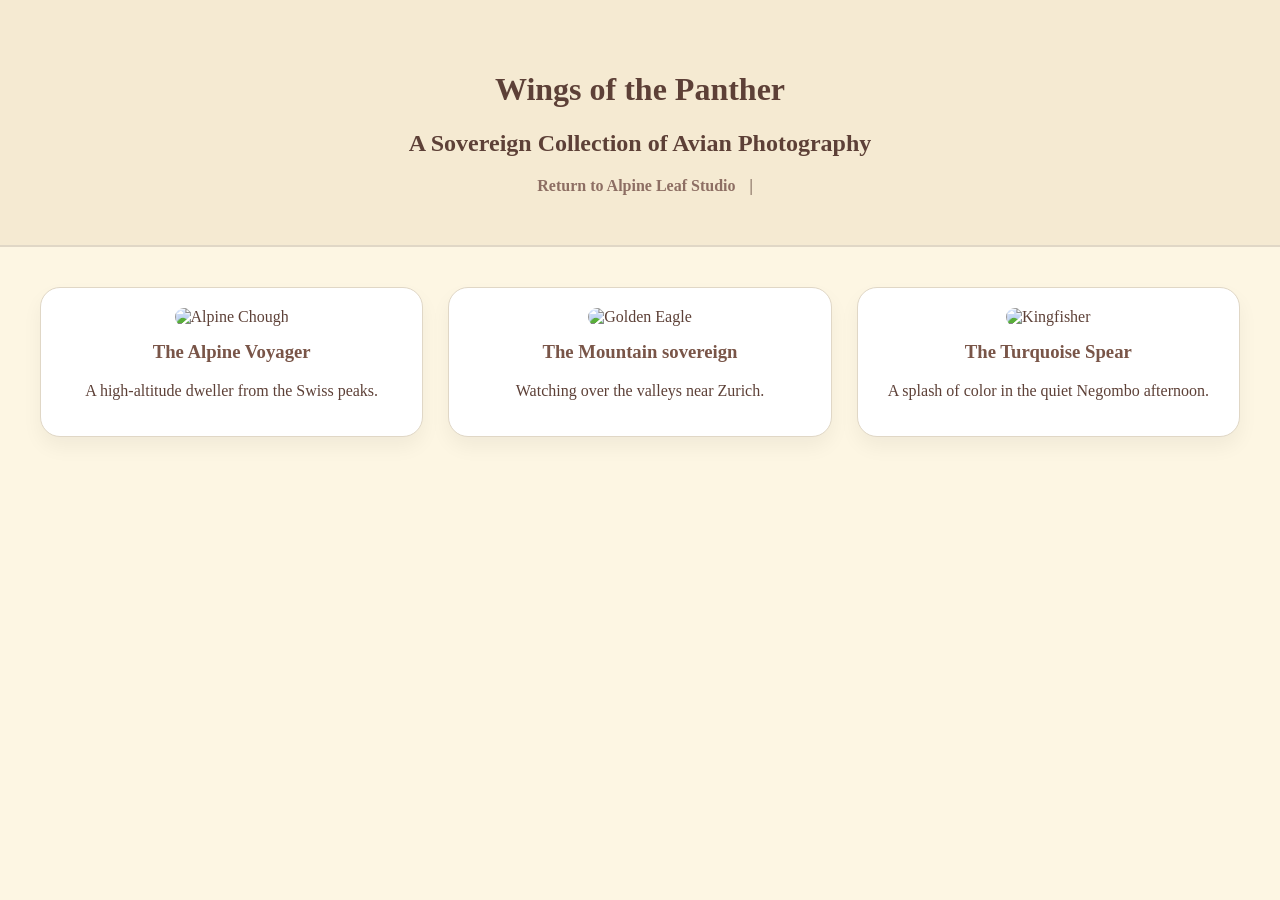
==== bird-index.html @ 8aa92b85 "Add files via upload" ====
<!DOCTYPE html>
<html lang="en">
<head>
    <meta charset="UTF-8">
    <meta name="viewport" content="width=device-width, initial-scale=1.0">
    <title>Wings of the Panther</title>
    <link rel="stylesheet" href="bird-style.css">
</head>
<body>

    <header>
        <h1>Wings of the Panther</h1>
        <h2>A Sovereign Collection of Avian Photography</h2>
        <nav>
            <a href="index.html">Return to Alpine Leaf Studio</a> | 
        </nav>
    </header>

    <main class="gallery">
        <div class="bird-card">
            <img src="https://images.unsplash.com/photo-1612170153139-6f881ff067e0?w=500" alt="Alpine Chough">
            <h3>The Alpine Voyager</h3>
            <p>A high-altitude dweller from the Swiss peaks.</p>
        </div>

        <div class="bird-card">
            <img src="https://images.unsplash.com/photo-1611641613359-f698d5496657?w=500" alt="Golden Eagle">
            <h3>The Mountain sovereign</h3>
            <p>Watching over the valleys near Zurich.</p>
        </div>

        <div class="bird-card">
            <img src="https://images.unsplash.com/photo-1591153233231-08f716bca00e?q=80&w=500" alt="Kingfisher">
            <h3>The Turquoise Spear</h3>
            <p>A splash of color in the quiet Negombo afternoon.</p>
        </div>
    </main>

</body>
</html>
---- bird-style.css ----
/* Storybook Palette & Layout */
body { 
    background-color: #fdf6e3; 
    color: #5d4037; 
    font-family: 'Georgia', serif; 
    text-align: center;
    margin: 0;
    padding: 0;
}

header {
    padding: 50px 20px;
    background-color: #f5ead2;
    border-bottom: 2px solid #e0d7c6;
}

nav a {
    text-decoration: none;
    color: #8d6e63;
    font-weight: bold;
    margin: 0 10px;
}

.gallery { 
    display: grid; 
    grid-template-columns: repeat(auto-fit, minmax(280px, 1fr)); 
    gap: 25px; 
    padding: 40px; 
}

.bird-card { 
    background: #ffffff; 
    border-radius: 20px; 
    padding: 20px; 
    box-shadow: 0 10px 20px rgba(0,0,0,0.05);
    border: 1px solid #e0d7c6;
    transition: transform 0.3s ease;
}

.bird-card:hover {
    transform: translateY(-10px); /* Makes the card "float" when you touch it */
}

img { 
    width: 100%; 
    border-radius: 15px; 
}

h3 {
    color: #795548;
    margin-top: 15px;
}
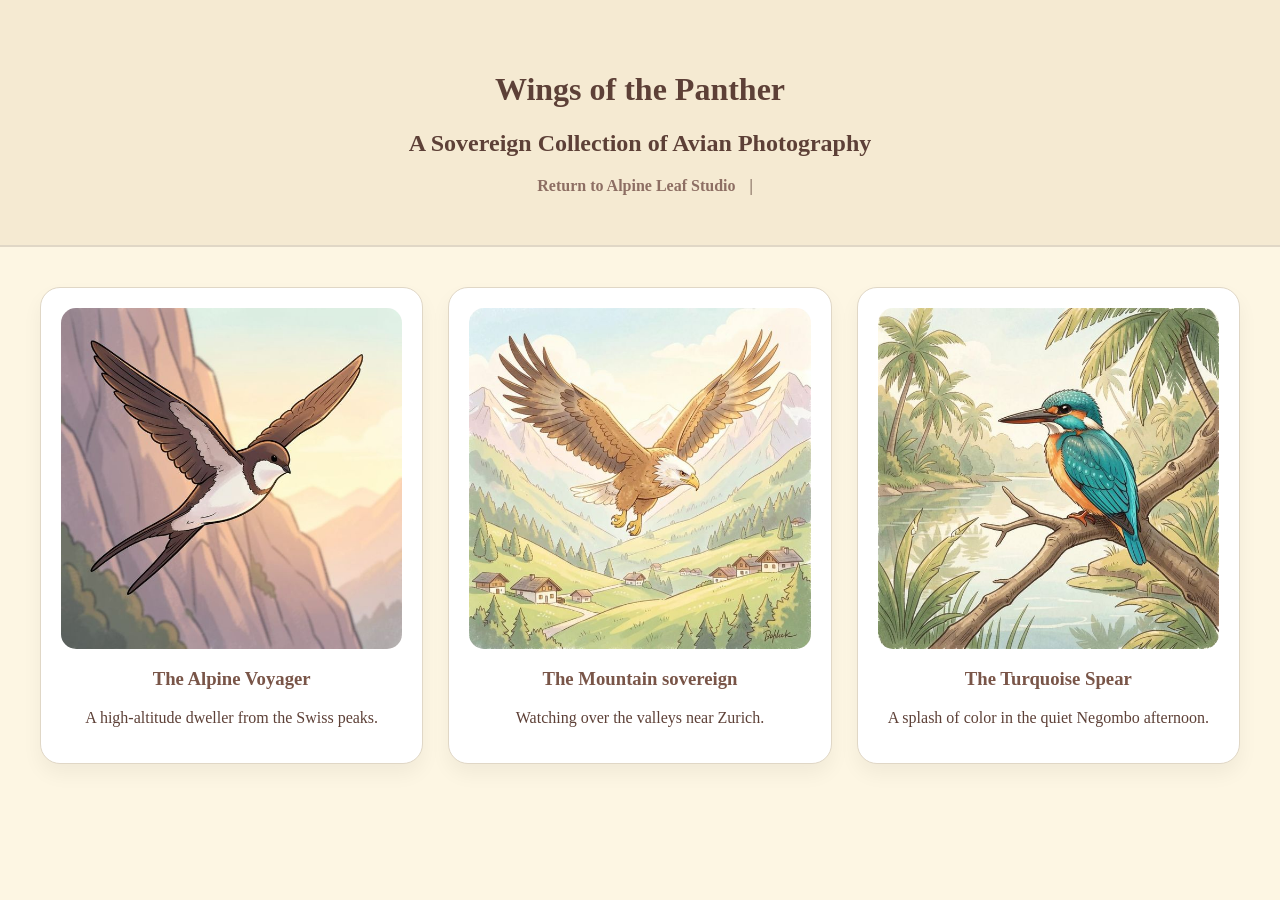
==== commit f7cd038e: "Add files via upload" ====
--- a/bird-index.html
+++ b/bird-index.html
@@ -18,19 +18,19 @@
 
     <main class="gallery">
         <div class="bird-card">
-            <img src="https://images.unsplash.com/photo-1612170153139-6f881ff067e0?w=500" alt="Alpine Chough">
+            <img src="alpine-swift.jpg" alt="Alpine swift">
             <h3>The Alpine Voyager</h3>
             <p>A high-altitude dweller from the Swiss peaks.</p>
         </div>
 
         <div class="bird-card">
-            <img src="https://images.unsplash.com/photo-1611641613359-f698d5496657?w=500" alt="Golden Eagle">
+            <img src="golden-eagle.jpg" alt="Golden Eagle">
             <h3>The Mountain sovereign</h3>
             <p>Watching over the valleys near Zurich.</p>
         </div>
 
         <div class="bird-card">
-            <img src="https://images.unsplash.com/photo-1591153233231-08f716bca00e?q=80&w=500" alt="Kingfisher">
+            <img src="kingfisher.jpg" alt="Kingfisher">
             <h3>The Turquoise Spear</h3>
             <p>A splash of color in the quiet Negombo afternoon.</p>
         </div>
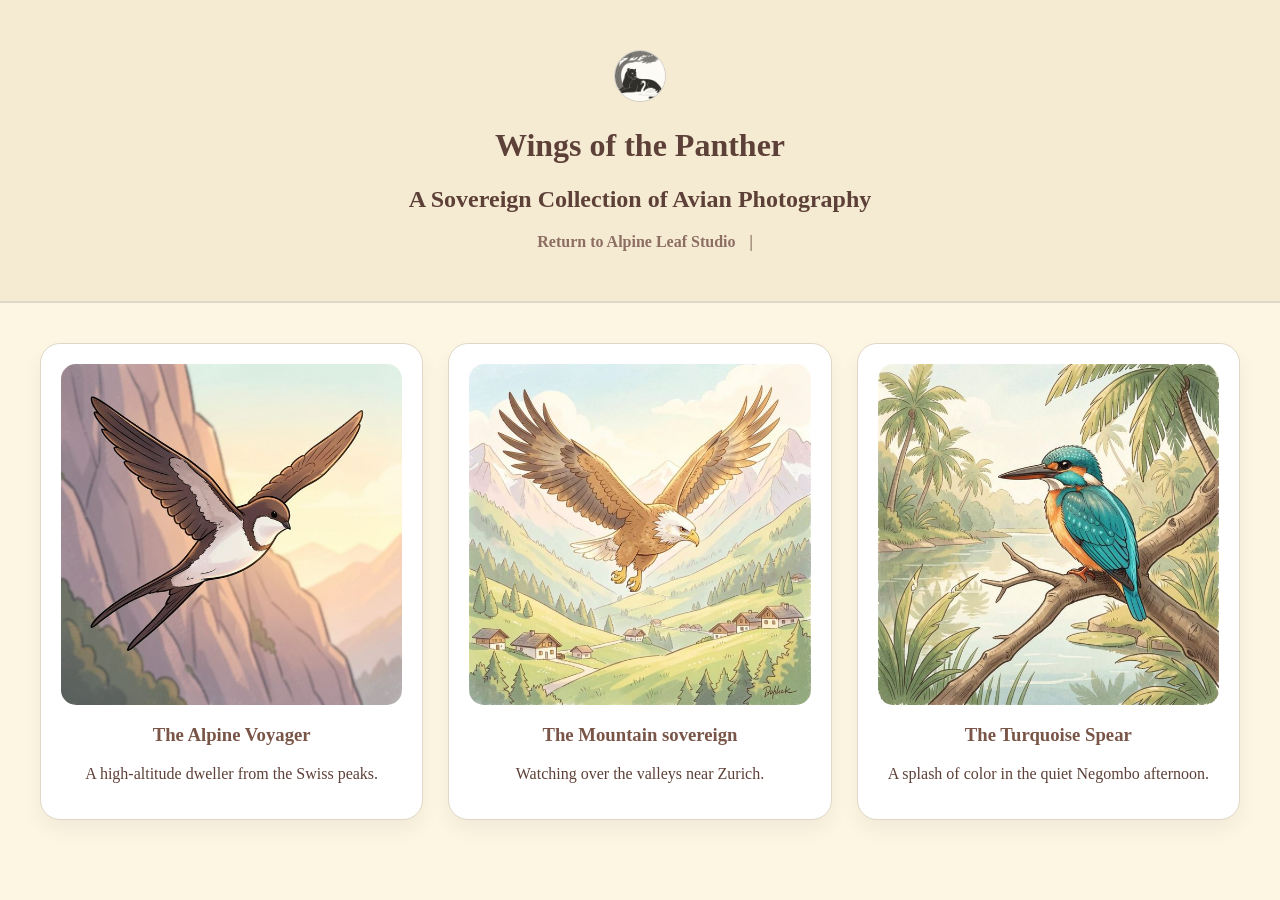
==== commit 9cdbacad: "Add files via upload" ====
--- a/bird-index.html
+++ b/bird-index.html
@@ -8,7 +8,8 @@
 </head>
 <body>
 
-    <header>
+    <header class="gallery-header">
+      <img src="panther_logo.jpg" alt="Black Panther Logo" class="panther-badge">
         <h1>Wings of the Panther</h1>
         <h2>A Sovereign Collection of Avian Photography</h2>
         <nav>
--- a/bird-style.css
+++ b/bird-style.css
@@ -50,3 +50,15 @@
     color: #795548;
     margin-top: 15px;
 }
+.panther-badge {
+    width: 50px;
+    height: auto;
+    filter: grayscale(100%) opacity(0.8); /* Minimalist look */
+    border-radius: 50%;
+    border: 1px solid #d1c7b7; /* Soft parchment border */
+    transition: filter 0.3s ease;
+}
+
+.panther-badge:hover {
+    filter: grayscale(0%); /* Subtle reveal on hover */
+}
